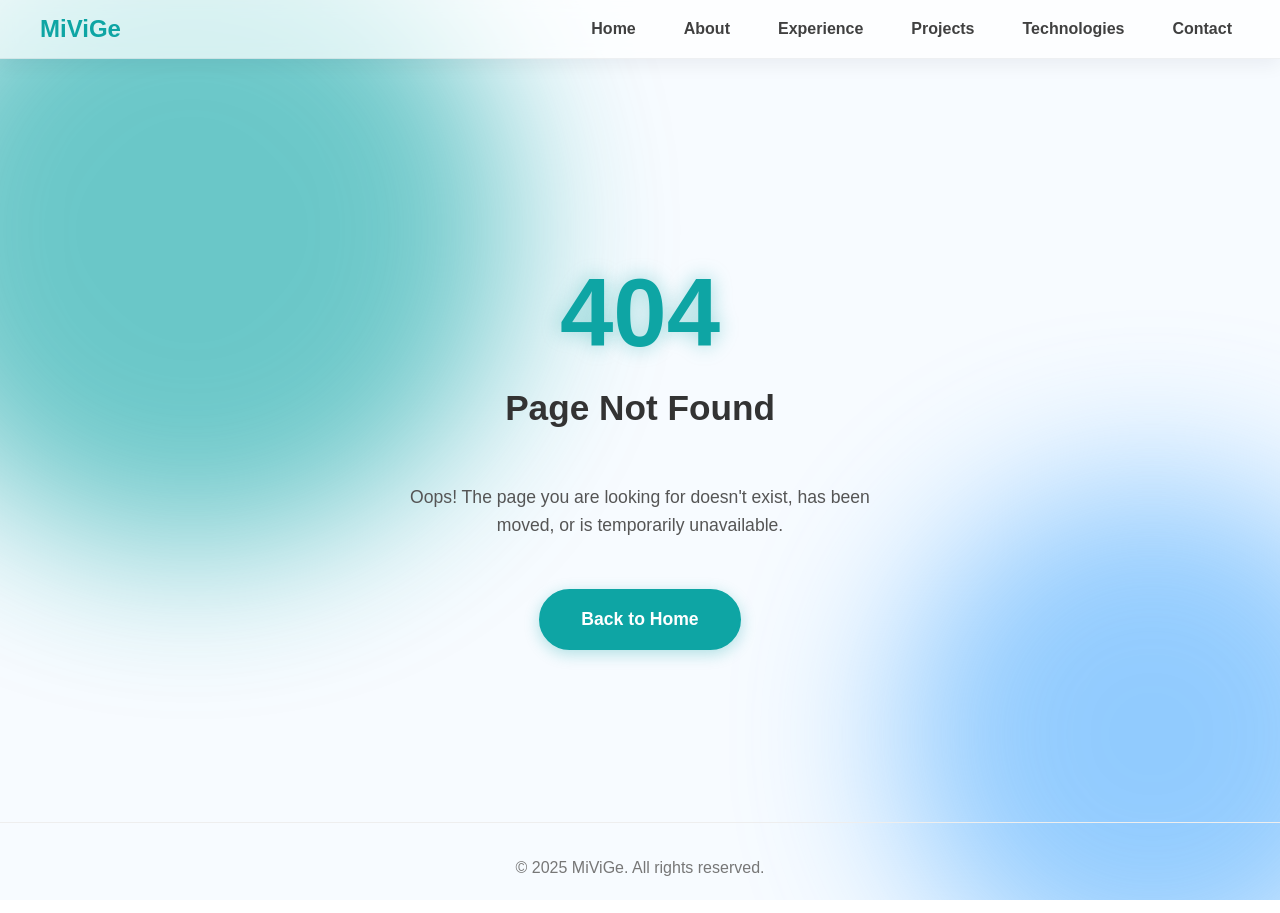
==== blog/index.html @ 0e1870e4 "add placeholder pages" ====
<!DOCTYPE html>
<html lang="en">
<head>
  <meta charset="UTF-8">
  <meta http-equiv="refresh" content="0; url=/404.html">
  <script>window.location.replace("/404.html");</script>
  <title>Redirecting...</title>
</head>
<body>
  <p>Redirecting to <a href="/404.html">Work in progress page</a>...</p>
</body>
</html>
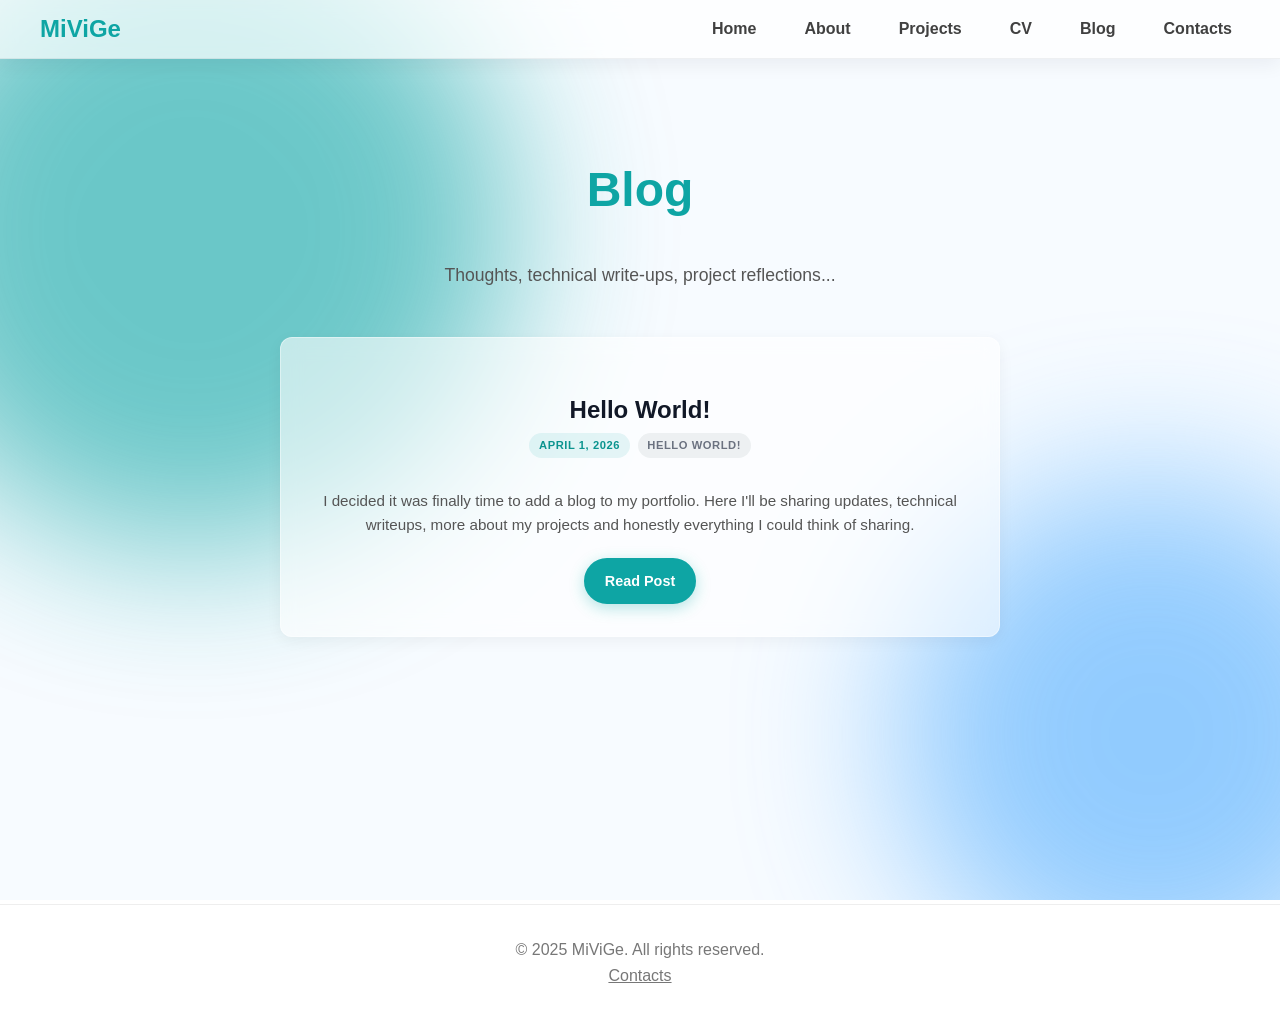
==== commit afc4f3e1: "create the blog page" ====
--- a/blog/index.html
+++ b/blog/index.html
@@ -2,11 +2,109 @@
 <html lang="en">
 <head>
   <meta charset="UTF-8">
-  <meta http-equiv="refresh" content="0; url=/404.html">
-  <script>window.location.replace("/404.html");</script>
-  <title>Redirecting...</title>
+  <meta name="viewport" content="width=device-width, initial-scale=1.0">
+  <meta name="description" content="Michele Gentile (MiViGe) - Blog">
+  <title>Blog | MiViGe</title>
+  <link rel="icon" type="image/x-icon" href="/assets/img/icons/favicon.ico">
+  
+  <link rel="stylesheet" href="/assets/css/style.css">
+  <link rel="stylesheet" href="/assets/css/layout.css">
+  <link rel="stylesheet" href="/assets/css/components.css">
+  <link rel="stylesheet" href="/assets/css/blog.css">
+  
+  <link href="https://unpkg.com/aos@2.3.1/dist/aos.css" rel="stylesheet">
 </head>
 <body>
-  <p>Redirecting to <a href="/404.html">Work in progress page</a>...</p>
+  <div class="background-animation">
+    <div class="orb orb-1"></div>
+    <div class="orb orb-2"></div>
+  </div>
+
+  <div id="header-placeholder"></div>
+
+  <main style="padding-top: 120px; min-height: 80vh;">
+    
+    <section id="blog-archive" data-aos="fade-up" style="padding-top: 0;">
+      <div class="blog-header">
+        <h1 style="font-size: 3rem; color: var(--primary);">Blog</h1>
+        <p style="font-size: 1.1rem; color: #555; max-width: 600px; margin: 0 auto;">
+          Thoughts, technical write-ups, project reflections...
+        </p>
+      </div>
+
+      <div class="blog-grid" id="blog-grid">
+        <!-- Javascript will inject posts here -->
+      </div>
+    </section>
+
+  </main>
+
+  <div id="footer-placeholder"></div>
+
+  <script src="/assets/js/main.js"></script>
+  <script src="https://unpkg.com/aos@2.3.1/dist/aos.js"></script>
+  <script>
+    AOS.init({
+      duration: 800,
+      once: true,
+    });
+
+    document.addEventListener("DOMContentLoaded", () => {
+      fetch('posts.json')
+        .then(response => response.json())
+        .then(posts => {
+          // Sort posts by date from most recent to last
+          posts.sort((a, b) => new Date(b.date) - new Date(a.date));
+          
+          const grid = document.getElementById('blog-grid');
+          
+          posts.forEach((post, index) => {
+            const isLatest = index === 0;
+            const hasBanner = !!post.banner;
+            const cardClass = `blog-card ${isLatest ? 'featured' : ''} ${!hasBanner ? 'no-image' : ''}`;
+            
+            // Format Date safely
+            const postDate = new Date(post.date).toLocaleDateString("en-US", { year: 'numeric', month: 'long', day: 'numeric' });
+
+            const tagsArray = post.tags || [];
+
+            // Construct Card Inner HTML structure
+            const cardHTML = `
+              <h3>${post.title}</h3>
+              <div class="blog-card-meta">
+                <span class="blog-date-pill">${postDate}</span>
+                ${tagsArray.slice(0, 2).map(tag => `<span class="blog-tag-pill">${tag}</span>`).join('')}
+              </div>
+              <p>${post.summary}</p>
+              <div class="blog-read-more">
+                <span class="cta-button small-btn">Read Post</span>
+              </div>
+            `;
+
+            const imageHTML = hasBanner ? `<img src="${post.banner}" alt="${post.title}" class="blog-card-image">` : '';
+
+            // Combine into the a tag
+            const a = document.createElement('a');
+            a.className = cardClass;
+            a.href = `post.html?id=${post.id}`;
+            a.dataset.aos = 'fade-up';
+            a.dataset.aosDelay = (index * 100).toString();
+            
+            a.innerHTML = `
+              ${imageHTML}
+              <div class="blog-card-content">
+                ${cardHTML}
+              </div>
+            `;
+
+            grid.appendChild(a);
+          });
+        })
+        .catch(err => {
+          console.error("Could not load blog posts:", err);
+          document.getElementById('blog-grid').innerHTML = '<p style="text-align:center;width:100%;grid-column:1/-1;">No posts found right now. Check back later!</p>';
+        });
+    });
+  </script>
 </body>
 </html>
--- a/assets/css/style.css
+++ b/assets/css/style.css
@@ -0,0 +1,64 @@
+/* Base styles */
+html { scroll-behavior: smooth; }
+
+/* Theme tokens (easy to tweak palette) */
+:root {
+  --bg-start: #eef6ff;
+  --bg-mid: #f7fbff;
+  --bg-end: #ffffff;
+  --primary: #0ea5a4; /* accent (teal) - change this to try other looks */
+  --primary-600: #0b948f;
+  --muted: #6b7280;
+  --nav-bg: rgba(255,255,255,0.72);
+  --nav-border: rgba(15, 23, 42, 0.06);
+}
+
+body {
+  margin: 0;
+  font-family: Arial, sans-serif;
+  line-height: 1.6;
+  color: #333;
+  background: linear-gradient(180deg, var(--bg-start) 0%, var(--bg-mid) 60%, var(--bg-end) 100%);
+  background-attachment: fixed;
+  background-size: cover;
+  transition: background 0.3s, color 0.3s;
+}
+
+/* Subtle light spots and texture overlay to give depth */
+body::before {
+  content: "";
+  position: fixed;
+  inset: 0;
+  pointer-events: none;
+  /* Layered soft highlights + very subtle repeating pattern */
+  background-image:
+    radial-gradient(circle at 10% 15%, rgba(255,255,255,0.6), rgba(255,255,255,0) 18%),
+    radial-gradient(circle at 90% 85%, rgba(255,255,255,0.35), rgba(255,255,255,0) 20%),
+    repeating-linear-gradient(45deg, rgba(0,0,0,0.02) 0 1px, rgba(0,0,0,0) 1px 10px);
+  mix-blend-mode: overlay;
+  opacity: 0.85;
+  z-index: -1; /* keep it behind the page content */
+}
+
+/* Respect users who prefer reduced motion or simpler visuals */
+@media (prefers-reduced-motion: reduce) {
+  body::before { opacity: 0.7; }
+}
+a { text-decoration: none; color: inherit; }
+
+/* Headings */
+h1 {
+  font-size: 2.5rem;
+  margin: 0.67em 0;
+  font-weight: bold;
+}
+
+h2 {
+  font-size: 2rem;
+  margin: 0.83em 0;
+}
+
+h3 {
+  font-size: 1.5rem;
+  margin: 1em 0;
+}
--- a/assets/css/layout.css
+++ b/assets/css/layout.css
@@ -0,0 +1,172 @@
+/* Sections */
+section { padding: 6rem 2rem 2rem; max-width: 800px; margin: 0 auto; }
+#home { padding-top: 8rem; text-align: center; }
+
+/* Navbar */
+.header {
+  position: fixed;
+  top: 0;
+  width: 100%;
+  /* modern glassy header that uses the theme token */
+  background: var(--nav-bg);
+  backdrop-filter: blur(8px) saturate(110%);
+  -webkit-backdrop-filter: blur(8px) saturate(110%);
+  border-bottom: 1px solid var(--nav-border);
+  box-shadow: 0 6px 18px rgba(12, 22, 45, 0.06);
+  z-index: 100;
+}
+
+.navbar {
+  display: flex;
+  justify-content: space-between;
+  align-items: center;
+  padding: 0 2rem;
+}
+
+.nav-container {
+  display: flex;
+  justify-content: space-between;
+  align-items: center;
+  width: 100%;
+  max-width: 1200px;
+  margin: 0 auto;
+}
+
+.nav-logo a {
+  font-size: 1.5rem;
+  font-weight: bold;
+  color: var(--primary);
+  text-decoration: none;
+}
+
+.nav-menu {
+  display: flex;
+  gap: 2rem;
+  margin: 0;
+  padding: 1rem 0;
+}
+
+.nav-item {
+  list-style: none;
+}
+
+.nav-link {
+  font-weight: bold;
+  color: rgba(0,0,0,0.75);
+  padding: 0.5rem;
+  transition: color 0.3s;
+  text-decoration: none;
+}
+
+.nav-link:hover {
+  color: var(--primary-600);
+}
+
+.nav-toggle {
+  display: none;
+  flex-direction: column;
+  cursor: pointer;
+}
+
+.bar {
+  width: 25px;
+  height: 3px;
+  background-color: var(--primary);
+  margin: 3px 0;
+  transition: 0.3s;
+}
+
+/* Mobile Navigation */
+@media screen and (max-width: 768px) {
+  .nav-menu {
+    position: fixed;
+    left: -100%;
+    top: 70px;
+    flex-direction: column;
+    background-color: rgba(255,255,255,0.95);
+    width: 100%;
+    text-align: center;
+    transition: 0.3s;
+    box-shadow: 0 10px 27px rgba(0,0,0,0.05);
+    padding: 2rem 0;
+  }
+
+  .nav-menu.active {
+    left: 0;
+  }
+
+  .nav-item {
+    margin: 1rem 0;
+  }
+
+  .nav-toggle {
+    display: flex;
+  }
+
+  .nav-toggle.is-active .bar:nth-child(2) {
+    opacity: 0;
+  }
+
+  .nav-toggle.is-active .bar:nth-child(1) {
+    transform: translateY(8px) rotate(45deg);
+  }
+
+  .nav-toggle.is-active .bar:nth-child(3) {
+    transform: translateY(-8px) rotate(-45deg);
+  }
+}
+
+/* Footer */
+footer {
+  text-align: center;
+  padding: 2rem 0;
+  border-top: 1px solid #eee;
+  margin-top: 4rem;
+  color: #777;
+  transition: border-color 0.3s;
+}
+
+/* Container for the background */
+.background-animation {
+  position: fixed;
+  top: 0;
+  left: 0;
+  width: 100vw;
+  height: 100vh;
+  z-index: -1; /* Keeps it behind everything */
+  overflow: hidden;
+  background: #f7fbff; /* Base color */
+}
+
+/* Common orb style */
+.orb {
+  position: absolute;
+  border-radius: 50%;
+  filter: blur(80px); /* This creates the soft "glow" effect */
+  opacity: 0.6;
+  animation: float 20s infinite ease-in-out alternate;
+}
+
+/* Orb 1: The Teal Accent */
+.orb-1 {
+  width: 50vw;
+  height: 50vw;
+  background: var(--primary); /* Uses your teal color */
+  top: -10%;
+  left: -10%;
+}
+
+/* Orb 2: A Complementary Blue */
+.orb-2 {
+  width: 40vw;
+  height: 40vw;
+  background: #4facfe;
+  bottom: -10%;
+  right: -10%;
+  animation-duration: 25s; /* Different speed for randomness */
+}
+
+@keyframes float {
+  0% { transform: translate(0, 0) rotate(0deg); }
+  100% { transform: translate(50px, 50px) rotate(20deg); }
+}
--- a/assets/css/components.css
+++ b/assets/css/components.css
@@ -0,0 +1,612 @@
+/* Projects */
+#projects .projects-grid {
+  display: grid;
+  grid-template-columns: repeat(auto-fit, minmax(200px, 1fr));
+  gap: 1.5rem;
+}
+
+.project-card {
+  border: 1px solid #ddd;
+  border-radius: 8px;
+  padding: 1rem;
+  background: #fff;
+  box-shadow: 0 2px 4px rgba(0, 0, 0, 0.05);
+  transition: background 0.3s, border-color 0.3s;
+}
+
+.project-card h3 {
+  margin-top: 0;
+}
+
+.project-card a {
+  color: #007bff;
+}
+
+/* Portfolio */
+#portfolio {
+  padding-top: 6rem;
+}
+
+#portfolio .portfolio-grid {
+  display: flex;
+  flex-direction: column;
+  gap: 2rem;
+}
+
+.portfolio-card {
+  display: flex;
+  flex-wrap: wrap;
+  background: #fff;
+  border: 1px solid #ddd;
+  border-radius: 8px;
+  overflow: hidden;
+  box-shadow: 0 2px 4px rgba(0, 0, 0, 0.05);
+  transition: border-color 0.3s;
+}
+
+.portfolio-img {
+  flex: 1 1 100%;
+  max-width: none;
+  width: 90%;
+  object-fit: cover;
+  object-position: center center;
+  display: block;
+  padding: 1.5rem;
+}
+
+.portfolio-content {
+  flex: 1 1 60%;
+  padding: 1.5rem;
+}
+
+.portfolio-content h3 {
+  margin-top: 0;
+}
+
+.portfolio-content a {
+  color: #007bff;
+}
+
+.project-card,
+.portfolio-card {
+  background: rgba(255, 255, 255, 0.7);
+  backdrop-filter: blur(10px);
+  -webkit-backdrop-filter: blur(10px);
+  border: 1px solid rgba(255, 255, 255, 0.5);
+  box-shadow: 0 4px 6px rgba(0, 0, 0, 0.05);
+  transition: all 0.3s cubic-bezier(0.25, 0.8, 0.25, 1);
+  /* Smooth 'snap' effect */
+  position: relative;
+  z-index: 1;
+}
+
+.project-card:hover,
+.portfolio-card:hover {
+  transform: translateY(-5px);
+  box-shadow: 0 15px 30px rgba(14, 165, 164, 0.15);
+  /* Soft teal shadow */
+  border-color: var(--primary);
+  /* Highlights the border in teal */
+  background: rgba(255, 255, 255, 0.85);
+  /* Becomes slightly less transparent */
+}
+
+.portfolio-card:hover .portfolio-img {
+  transform: scale(1.02);
+  transition: transform 0.4s ease;
+}
+
+/* About */
+#about .profile-pic {
+  float: left;
+  margin: 0 1.5rem 1rem 0;
+  width: 130px;
+  height: 130px;
+  border-radius: 50%;
+  object-fit: cover;
+  shape-outside: circle();
+  /* Helps text wrap nicely around the circle */
+  border: 3px solid rgba(255, 255, 255, 0.8);
+  /* Clean white rim */
+  box-shadow: 0 0 20px rgba(14, 165, 164, 0.5);
+  /* Teal Glow */
+  transition: transform 0.4s ease, box-shadow 0.4s ease;
+}
+
+/* Hover Interaction */
+#about .profile-pic:hover {
+  transform: scale(1.08);
+  box-shadow: 0 0 35px rgba(14, 165, 164, 0.8);
+  /* Glow gets intense */
+}
+
+/* Technologies & Skills Grid */
+.tech-grid {
+  display: flex;
+  flex-wrap: wrap;
+  gap: 1rem;
+  justify-content: center;
+  padding: 1rem 0;
+}
+
+.tech-badge {
+  display: inline-block;
+  padding: 0.6rem 1.2rem;
+  border-radius: 50px;
+
+  /* Glass Effect */
+  background: rgba(255, 255, 255, 0.4);
+  backdrop-filter: blur(5px);
+  -webkit-backdrop-filter: blur(5px);
+  border: 1px solid rgba(255, 255, 255, 0.3);
+
+  /* Typography & Layout */
+  font-weight: 500;
+  color: #374151;
+  font-size: 0.95rem;
+  letter-spacing: 0.02em;
+
+  cursor: default;
+  transition: all 0.3s cubic-bezier(0.34, 1.56, 0.64, 1);
+  box-shadow: 0 2px 5px rgba(0, 0, 0, 0.02);
+  animation: popIn 0.6s cubic-bezier(0.175, 0.885, 0.32, 1.275) backwards;
+}
+
+.tech-badge:hover {
+  background: rgba(255, 255, 255, 0.95);
+  transform: translateY(-4px) scale(1.05);
+  border-color: var(--primary);
+  color: var(--primary-600);
+  box-shadow: 0 8px 20px rgba(14, 165, 164, 0.25);
+}
+
+@keyframes popIn {
+  0% {
+    opacity: 0;
+    transform: scale(0.5) translateY(20px);
+  }
+
+  100% {
+    opacity: 1;
+    transform: scale(1) translateY(0);
+  }
+}
+
+/* Contact */
+#contact .contact-list {
+  list-style: none;
+  padding: 0;
+  /* Make the list centered and neat */
+  display: flex;
+  flex-direction: column;
+  gap: 1rem;
+  max-width: 700px;
+  margin: 1rem auto;
+}
+
+#contact .contact-list li {
+  /* 1. GLASS CONTAINER STYLE */
+  background: rgba(255, 255, 255, 0.6);
+  backdrop-filter: blur(8px);
+  -webkit-backdrop-filter: blur(8px);
+  border: 1px solid rgba(255, 255, 255, 0.4);
+  border-radius: 12px;
+
+  /* 2. SPACING & LAYOUT */
+  padding: 1rem 1.5rem;
+  font-size: 1.05rem;
+  color: #333;
+  display: flex;
+  justify-content: center;
+  align-items: center;
+  gap: 0.5rem;
+  flex-wrap: wrap;
+  position: relative;
+
+  /* 3. INTERACTION */
+  transition: all 0.3s ease;
+  cursor: default;
+
+  overflow-wrap: break-word;
+  /* Standard way to break long words */
+  word-wrap: break-word;
+  /* Legacy support */
+  hyphens: auto;
+  /* Adds hyphens if possible */
+}
+
+.copy-btn {
+  background: none;
+  border: none;
+  cursor: pointer;
+  color: var(--muted);
+  display: flex;
+  align-items: center;
+  justify-content: center;
+  padding: 4px;
+  margin-left: 4px;
+  border-radius: 6px;
+  transition: all 0.2s;
+}
+
+.copy-btn:hover {
+  background: rgba(14, 165, 164, 0.1);
+  color: var(--primary);
+  transform: scale(1.1);
+
+}
+
+#contact .contact-list li a {
+  color: var(--primary-600);
+  font-weight: bold;
+  text-decoration: none;
+  margin-left: 5px;
+}
+
+/* Hover Effect for the whole row */
+#contact .contact-list li:hover {
+  background: rgba(255, 255, 255, 0.95);
+  transform: translateX(10px);
+  /* Slides slightly to the right */
+  border-color: var(--primary);
+  box-shadow: 0 5px 15px rgba(14, 165, 164, 0.2);
+  /* Teal shadow */
+}
+
+@media screen and (max-width: 480px) {
+  #contact .contact-list li {
+    padding: 0.8rem 1rem;
+    font-size: 0.95rem;
+    display: flex;
+    flex-direction: column;
+    align-items: center;
+    text-align: center;
+    gap: 0.2rem;
+  }
+
+  #contact .contact-list li a {
+    margin-left: 0;
+  }
+}
+
+/* CTA Button */
+.cta-container {
+  margin-top: 2rem;
+}
+
+.cta-button {
+  display: inline-block;
+  padding: 0.9rem 2.5rem;
+  font-size: 1.1rem;
+  font-weight: bold;
+  text-decoration: none;
+  border-radius: 50px;
+
+  background: var(--primary);
+  color: #ffffff;
+  border: 2px solid var(--primary);
+
+  box-shadow: 0 4px 15px rgba(14, 165, 164, 0.3);
+  transition: all 0.3s ease;
+}
+
+.cta-button:hover {
+  background: transparent;
+  color: var(--primary);
+  box-shadow: 0 6px 20px rgba(14, 165, 164, 0.5);
+  transform: translateY(-3px);
+}
+
+.timeline {
+  display: flex;
+  flex-direction: column;
+  gap: 1.5rem;
+  /* Controls spacing between items */
+  max-width: 800px;
+  margin: 0 auto;
+  padding: 1rem 0;
+}
+
+.timeline::after,
+.timeline-item::after {
+  display: none !important;
+}
+
+.timeline-item {
+  background: transparent;
+  padding: 0;
+  width: 100%;
+}
+
+.timeline-content {
+  padding: 1.25rem 1.5rem;
+  background: linear-gradient(135deg, rgba(255, 255, 255, 0.7) 0%, rgba(255, 255, 255, 0.3) 100%);
+  backdrop-filter: blur(12px);
+  -webkit-backdrop-filter: blur(12px);
+  border-radius: 12px;
+  /* Smoother corner */
+  border: 1px solid rgba(255, 255, 255, 0.6);
+  border-left: 4px solid var(--primary);
+  /* A clean left accent replaces the external track */
+  box-shadow: 0 4px 15px rgba(0, 0, 0, 0.02);
+  transition: all 0.4s cubic-bezier(0.165, 0.84, 0.44, 1);
+  position: relative;
+  overflow: hidden;
+
+  /* CSS Grid to put Date on the Right of the Title */
+  display: grid;
+  grid-template-columns: 1fr auto;
+  align-items: start;
+}
+
+/* Subtle inner glow */
+.timeline-content::before {
+  content: "";
+  position: absolute;
+  top: 0;
+  left: 0;
+  width: 100%;
+  height: 100%;
+  background: linear-gradient(135deg, transparent, rgba(14, 165, 164, 0.05));
+  opacity: 0;
+  transition: opacity 0.4s ease;
+  pointer-events: none;
+}
+
+.timeline-content:hover {
+  transform: translateY(-3px);
+  border-left-width: 8px;
+  /* Accent bar grows smoothly */
+  box-shadow: 0 8px 20px rgba(14, 165, 164, 0.1);
+  background: linear-gradient(135deg, rgba(255, 255, 255, 0.85) 0%, rgba(255, 255, 255, 0.5) 100%);
+}
+
+.timeline-content:hover::before {
+  opacity: 1;
+}
+
+.timeline-date {
+  grid-column: 2;
+  grid-row: 1;
+  justify-self: end;
+  font-size: 0.8rem;
+  /* Scaled down */
+  color: var(--primary-600);
+  font-weight: 700;
+  margin-bottom: 0.8rem;
+  background: rgba(14, 165, 164, 0.1);
+  padding: 4px 12px;
+  border-radius: 20px;
+  letter-spacing: 0.05em;
+  text-transform: uppercase;
+}
+
+.timeline-content h3 {
+  grid-column: 1;
+  grid-row: 1;
+  margin: 0 0 0.5rem 0;
+  padding-right: 1.5rem;
+  /* Gap buffer so long titles don't touch the date pill */
+  font-size: 1.25rem;
+  /* Scaled down */
+  color: #111827;
+}
+
+.timeline-content>*:not(h3):not(.timeline-date) {
+  grid-column: 1 / -1;
+}
+
+.timeline-content h4 {
+  margin: 0 0 0.8rem 0;
+  color: #6b7280;
+  font-weight: 500;
+  font-size: 0.95rem;
+  /* Scaled down */
+}
+
+.timeline-content p,
+.timeline-content ul {
+  position: relative;
+  z-index: 1;
+  color: #374151;
+  font-size: 0.9rem;
+  /* Scaled down text */
+  margin-bottom: 0.5rem;
+}
+
+@media screen and (max-width: 768px) {
+  .timeline-content {
+    padding: 1rem 1.2rem;
+    grid-template-columns: 1fr;
+    /* Switch to single column on mobile */
+  }
+
+  .timeline-date {
+    grid-column: 1;
+    grid-row: 1;
+    justify-self: start;
+    /* Put date back on the left */
+    margin-bottom: 0.6rem;
+  }
+
+  .timeline-content h3 {
+    grid-column: 1;
+    grid-row: 2;
+    padding-right: 0;
+  }
+}
+
+/* ==========================================================================
+   Project Page Specific Styles
+   ========================================================================== */
+
+/* Featured Projects Showcase */
+.projects-showcase-grid {
+  display: flex;
+  flex-direction: column;
+  gap: 3rem;
+  max-width: 900px;
+  margin: 0 auto;
+}
+
+.showcase-card {
+  display: flex;
+  flex-direction: row;
+  background: rgba(255, 255, 255, 0.7);
+  backdrop-filter: blur(10px);
+  -webkit-backdrop-filter: blur(10px);
+  border: 1px solid rgba(255, 255, 255, 0.5);
+  border-radius: 16px;
+  overflow: hidden;
+  box-shadow: 0 4px 15px rgba(0, 0, 0, 0.05);
+  transition: all 0.4s cubic-bezier(0.165, 0.84, 0.44, 1);
+  min-height: 250px;
+}
+
+.showcase-card.rev {
+  flex-direction: row-reverse;
+}
+
+.showcase-card:hover {
+  transform: translateY(-5px);
+  box-shadow: 0 15px 30px rgba(14, 165, 164, 0.15);
+  border-color: var(--primary);
+  background: rgba(255, 255, 255, 0.85);
+}
+
+.showcase-img {
+  flex: 0 0 40%;
+  overflow: hidden;
+  position: relative;
+}
+
+.showcase-img img {
+  width: 100%;
+  height: 100%;
+  object-fit: cover;
+  transition: transform 0.5s ease;
+}
+
+.showcase-card:hover .showcase-img img,
+.showcase-card:hover .showcase-img div {
+  transform: scale(1.05);
+  transition: transform 0.5s ease;
+}
+
+.showcase-content {
+  flex: 1;
+  padding: 2rem;
+  display: flex;
+  flex-direction: column;
+  justify-content: center;
+}
+
+.showcase-content h3 {
+  margin-top: 0;
+  font-size: 1.5rem;
+  color: #111827;
+  margin-bottom: 0.5rem;
+}
+
+.showcase-content p {
+  color: #555;
+  line-height: 1.6;
+  margin-bottom: 1.5rem;
+  flex-grow: 1;
+}
+
+/* Tech Pills (for projects) */
+.tech-pills {
+  display: flex;
+  flex-wrap: wrap;
+  gap: 0.5rem;
+  margin-bottom: 1rem;
+}
+
+.tech-pills span {
+  font-size: 0.75rem;
+  font-weight: 600;
+  color: var(--primary-600);
+  background: rgba(14, 165, 164, 0.1);
+  padding: 0.25rem 0.75rem;
+  border-radius: 20px;
+  letter-spacing: 0.02em;
+}
+
+/* Action Buttons within Projects */
+.project-actions {
+  display: flex;
+  gap: 1rem;
+  align-items: center;
+}
+
+.project-actions a.small-btn {
+  padding: 0.6rem 1.2rem;
+  font-size: 0.9rem;
+}
+
+.project-actions a.outline {
+  background: transparent;
+  color: var(--primary);
+  border: 2px solid var(--primary);
+}
+
+.project-actions a.outline:hover {
+  background: var(--primary);
+  color: #fff;
+  box-shadow: 0 4px 15px rgba(14, 165, 164, 0.3);
+}
+
+/* Grid for smaller projects */
+.projects-grid.extra {
+  max-width: 1000px;
+  margin: 0 auto;
+  display: grid;
+  grid-template-columns: repeat(2, 1fr);
+  gap: 2rem;
+}
+
+.projects-grid.extra .project-card {
+  display: flex;
+  flex-direction: column;
+}
+
+.projects-grid.extra .project-card p {
+  flex-grow: 1;
+  color: #555;
+  font-size: 0.95rem;
+}
+
+.projects-grid.extra .project-actions {
+  margin-top: auto;
+  padding-top: 1rem;
+}
+
+.projects-grid.extra .project-actions a {
+  font-weight: 600;
+  text-decoration: none;
+  display: inline-flex;
+  align-items: center;
+  transition: color 0.2s, transform 0.2s;
+}
+
+.projects-grid.extra .project-actions a:hover {
+  color: var(--primary-600);
+  transform: translateX(3px);
+}
+
+/* Responsive */
+@media screen and (max-width: 768px) {
+  .showcase-card, .showcase-card.rev {
+    flex-direction: column;
+  }
+  
+  .showcase-img {
+    height: 200px;
+    flex: none;
+  }
+
+  .projects-grid.extra {
+    grid-template-columns: 1fr;
+  }
+}
--- a/assets/css/blog.css
+++ b/assets/css/blog.css
@@ -0,0 +1,314 @@
+/* assets/css/blog.css */
+
+.blog-header {
+  text-align: center;
+  margin-bottom: 3rem;
+}
+
+.blog-grid {
+  display: grid;
+  grid-template-columns: repeat(1, 1fr);
+  gap: 2rem;
+  max-width: 900px;
+  margin: 0 auto;
+  padding: 0 5%;
+}
+
+@media (min-width: 768px) {
+  .blog-grid {
+    grid-template-columns: repeat(2, 1fr);
+  }
+}
+
+@media (min-width: 1024px) {
+  .blog-grid {
+    grid-template-columns: repeat(3, 1fr);
+  }
+}
+
+.blog-card, .blog-card * {
+  box-sizing: border-box;
+}
+
+.blog-card {
+  background: rgba(255, 255, 255, 0.6);
+  backdrop-filter: blur(10px);
+  border: 1px solid rgba(255, 255, 255, 0.4);
+  border-radius: 12px;
+  overflow: hidden;
+  box-shadow: 0 4px 15px rgba(0, 0, 0, 0.05);
+  transition: transform 0.3s ease, box-shadow 0.3s ease;
+  display: flex;
+  flex-direction: column;
+  text-decoration: none;
+  color: inherit;
+  cursor: pointer;
+}
+
+.blog-card:hover {
+  transform: translateY(-5px);
+  box-shadow: 0 8px 25px rgba(0, 0, 0, 0.1);
+}
+
+.blog-card-image {
+  width: 100%;
+  height: 200px;
+  object-fit: cover;
+  border-bottom: 1px solid rgba(0, 0, 0, 0.05);
+}
+
+.blog-card-content {
+  padding: 1.5rem;
+  flex: 1;
+  display: flex;
+  flex-direction: column;
+}
+
+.blog-card-meta {
+  margin-bottom: 1rem;
+  display: flex;
+  flex-wrap: wrap;
+  align-items: center;
+  gap: 0.5rem;
+}
+
+.blog-date-pill {
+  background: rgba(14, 165, 164, 0.1);
+  padding: 0.2rem 0.6rem;
+  border-radius: 20px;
+  font-size: 0.7rem;
+  color: var(--primary-600);
+  font-weight: 700;
+  letter-spacing: 0.05em;
+  text-transform: uppercase;
+}
+
+.blog-tag-pill {
+  background: rgba(107, 114, 128, 0.1);
+  padding: 0.2rem 0.6rem;
+  border-radius: 20px;
+  font-size: 0.7rem;
+  color: var(--muted);
+  font-weight: 700;
+  letter-spacing: 0.05em;
+  text-transform: uppercase;
+}
+
+.blog-card h3 {
+  font-size: 1.3rem;
+  margin-bottom: 0.5rem;
+  color: #111827;
+  line-height: 1.3;
+}
+
+.blog-card p {
+  color: #555;
+  font-size: 0.95rem;
+  line-height: 1.6;
+  flex: 1;
+  margin-bottom: 1rem;
+}
+
+.blog-read-more {
+  margin-top: auto;
+}
+
+.blog-read-more .cta-button {
+  padding: 0.6rem 1.2rem;
+  font-size: 0.9rem;
+}
+
+/* Featured Post (Latest) */
+@media (min-width: 1024px) {
+  .blog-card.featured {
+    grid-column: span 3;
+    flex-direction: row;
+    min-height: 250px;
+  }
+  
+  .blog-card.featured .blog-card-image {
+    width: 40%;
+    height: auto;
+    min-height: 100%;
+    border-bottom: none;
+    border-right: 1px solid rgba(0, 0, 0, 0.05);
+  }
+
+  .blog-card.featured.no-image {
+    flex-direction: column;
+  }
+  
+  .blog-card.featured .blog-card-content {
+    width: 60%;
+    padding: 2rem;
+    justify-content: center;
+  }
+
+  .blog-card.featured.no-image .blog-card-content {
+    width: 100%;
+    align-items: center;
+    text-align: center;
+  }
+  
+  .blog-card.featured h3 {
+    font-size: 1.5rem;
+    margin-bottom: 0.5rem;
+  }
+  
+  .blog-card.featured p {
+    font-size: 0.95rem;
+  }
+}
+
+/* Default state for elements without image */
+.blog-card.no-image .blog-card-image {
+  display: none;
+}
+
+/* Fallback spacer if featured post has no image to maintain height */
+.blog-card.featured.no-image {
+  min-height: 300px;
+}
+
+/* Single Post View */
+.post-container {
+  max-width: 900px;
+  margin: 0 auto;
+  padding: 0 5%;
+  background: rgba(255, 255, 255, 0.8);
+  backdrop-filter: blur(10px);
+  border-radius: 12px;
+  padding: 3rem;
+  box-shadow: 0 4px 15px rgba(0, 0, 0, 0.05);
+  margin-bottom: 3rem;
+}
+
+.post-header {
+  margin-bottom: 2rem;
+  border-bottom: 1px solid rgba(0,0,0,0.1);
+  padding-bottom: 2rem;
+}
+
+.post-header h1 {
+  font-size: 2.5rem;
+  color: var(--primary);
+  margin-bottom: 1rem;
+  line-height: 1.2;
+}
+
+.post-meta {
+  color: var(--primary);
+  font-size: 0.95rem;
+  font-weight: 600;
+  display: flex;
+  gap: 1rem;
+  align-items: center;
+}
+
+.post-meta span {
+  display: inline-flex;
+  align-items: center;
+}
+
+.post-banner-wrapper {
+  margin-bottom: 2rem;
+}
+
+.post-banner-image {
+  width: 100%;
+  max-height: 400px;
+  object-fit: cover;
+  border-radius: 12px;
+  box-shadow: 0 4px 15px rgba(0,0,0,0.1);
+}
+
+.post-content {
+  line-height: 1.8;
+  color: #333;
+  font-size: 1.1rem;
+}
+
+.post-content h1, .post-content h2, .post-content h3, .post-content h4 {
+  color: #111827;
+  margin-top: 2rem;
+  margin-bottom: 1rem;
+  font-weight: 700;
+}
+
+.post-content h2 { font-size: 1.8rem; }
+.post-content h3 { font-size: 1.5rem; }
+
+.post-content p {
+  margin-bottom: 1.5rem;
+}
+
+.post-content a {
+  color: var(--primary);
+  text-decoration: underline;
+}
+.post-content a:hover {
+  color: var(--secondary);
+}
+
+.post-content ul, .post-content ol {
+  margin-bottom: 1.5rem;
+  padding-left: 2rem;
+}
+
+.post-content li {
+  margin-bottom: 0.5rem;
+}
+
+.post-content img {
+  max-width: 100%;
+  border-radius: 8px;
+  margin: 1.5rem 0;
+  box-shadow: 0 2px 10px rgba(0,0,0,0.05);
+}
+
+.post-content pre {
+  background: #282c34;
+  color: #abb2bf;
+  padding: 1.2rem;
+  border-radius: 8px;
+  overflow-x: auto;
+  margin-bottom: 1.5rem;
+  font-size: 0.95rem;
+  box-shadow: inset 0 0 10px rgba(0,0,0,0.5);
+}
+
+.post-content code {
+  font-family: 'Consolas', 'Monaco', monospace;
+}
+
+.post-content p code, .post-content li code {
+  background: #f4f4f4;
+  color: #e06c75;
+  padding: 0.2rem 0.4rem;
+  border-radius: 4px;
+  font-size: 0.9em;
+}
+
+.post-content blockquote {
+  border-left: 4px solid var(--primary);
+  margin: 0 0 1.5rem 0;
+  padding: 0.5rem 1rem;
+  background: rgba(181, 23, 158, 0.05);
+  color: #555;
+  font-style: italic;
+  border-radius: 0 8px 8px 0;
+}
+
+.back-to-blog {
+  display: inline-flex;
+  align-items: center;
+  margin-bottom: 2rem;
+  color: #555;
+  text-decoration: none;
+  font-weight: 600;
+  transition: color 0.2s;
+}
+
+.back-to-blog:hover {
+  color: var(--primary);
+}
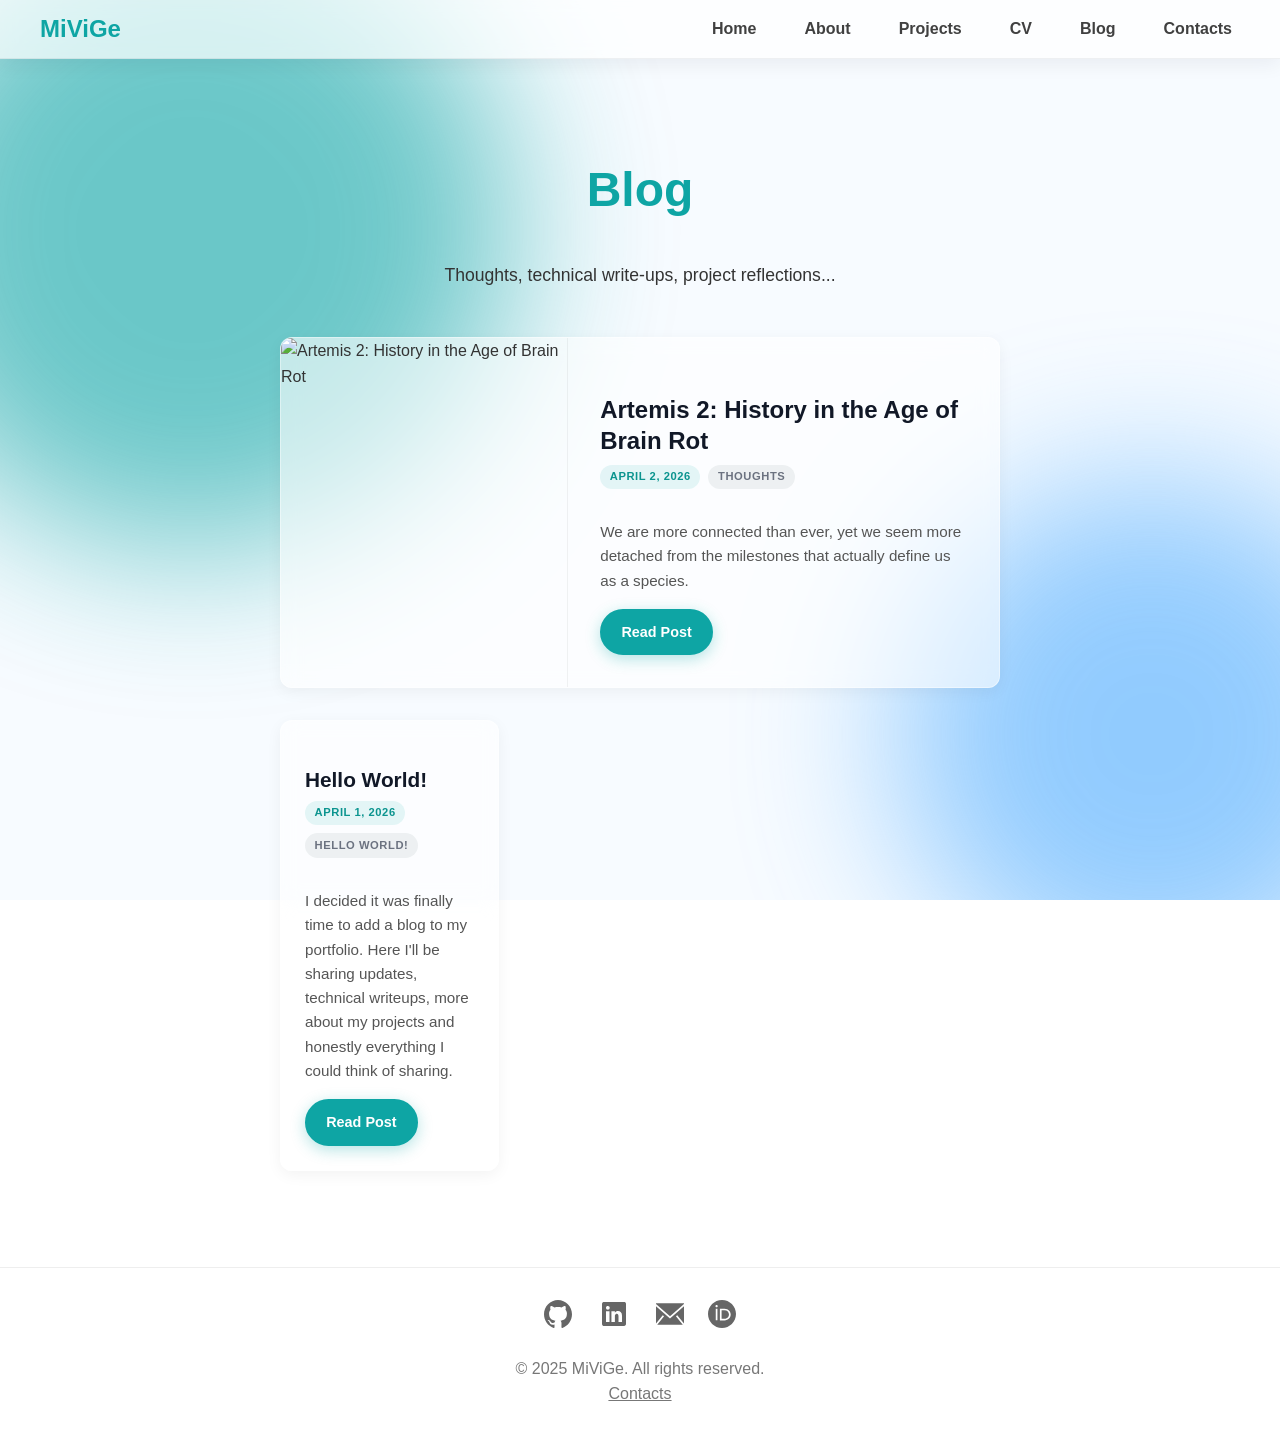
==== commit c4ee0056: "feat: add dark mode, add metadata to all pages, remake landing page" ====
--- a/blog/index.html
+++ b/blog/index.html
@@ -3,10 +3,31 @@
 <head>
   <meta charset="UTF-8">
   <meta name="viewport" content="width=device-width, initial-scale=1.0">
-  <meta name="description" content="Michele Gentile (MiViGe) - Blog">
+  <meta name="description" content="Blog of Michele Gentile (MiViGe) - thoughts, technical write-ups and project reflections.">
   <title>Blog | MiViGe</title>
+
+  <!-- Open Graph / Twitter Card -->
+  <meta property="og:type" content="website">
+  <meta property="og:title" content="Blog | MiViGe">
+  <meta property="og:description" content="Thoughts, technical write-ups and project reflections.">
+  <meta property="og:url" content="https://mivige.github.io/blog/index.html">
+  <meta property="og:image" content="https://mivige.github.io/assets/img/profile.jpg">
+  <meta name="twitter:card" content="summary">
+  <meta name="twitter:title" content="Blog | MiViGe">
+  <meta name="twitter:description" content="Thoughts, technical write-ups and project reflections.">
+  <meta name="twitter:image" content="https://mivige.github.io/assets/img/profile.jpg">
+
+  <script>
+    // Apply the saved (or system) theme before CSS loads to avoid a flash
+    (function () {
+      var theme = localStorage.getItem('theme')
+        || (window.matchMedia('(prefers-color-scheme: dark)').matches ? 'dark' : 'light');
+      document.documentElement.setAttribute('data-theme', theme);
+    })();
+  </script>
+
   <link rel="icon" type="image/x-icon" href="/assets/img/icons/favicon.ico">
-  
+
   <link rel="stylesheet" href="/assets/css/style.css">
   <link rel="stylesheet" href="/assets/css/layout.css">
   <link rel="stylesheet" href="/assets/css/components.css">
@@ -21,13 +42,23 @@
   </div>
 
   <div id="header-placeholder"></div>
+  <noscript>
+    <nav style="text-align: center; padding: 1.5rem 1rem 0;">
+      <a href="/index.html">Home</a> &middot;
+      <a href="/about.html">About</a> &middot;
+      <a href="/project.html">Projects</a> &middot;
+      <a href="/cv.html">CV</a> &middot;
+      <a href="/blog/index.html">Blog</a> &middot;
+      <a href="/contact.html">Contacts</a>
+    </nav>
+  </noscript>
 
   <main style="padding-top: 120px; min-height: 80vh;">
     
     <section id="blog-archive" data-aos="fade-up" style="padding-top: 0;">
       <div class="blog-header">
         <h1 style="font-size: 3rem; color: var(--primary);">Blog</h1>
-        <p style="font-size: 1.1rem; color: #555; max-width: 600px; margin: 0 auto;">
+        <p style="font-size: 1.1rem; color: var(--text-soft); max-width: 600px; margin: 0 auto;">
           Thoughts, technical write-ups, project reflections...
         </p>
       </div>
@@ -106,5 +137,8 @@
         });
     });
   </script>
+  <!-- Cloudflare Web Analytics -->
+  <script defer src='https://static.cloudflareinsights.com/beacon.min.js'
+    data-cf-beacon='{"token": "1e469c717a004f1fa8ff47b44364a917"}'></script>
 </body>
 </html>
--- a/assets/css/layout.css
+++ b/assets/css/layout.css
@@ -1,6 +1,6 @@
 /* Sections */
-section { padding: 6rem 2rem 2rem; max-width: 800px; margin: 0 auto; }
-#home { padding-top: 8rem; text-align: center; }
+section { padding: 2rem 2rem 2rem; max-width: 800px; margin: 0 auto; }
+#home { padding-top: 10rem; text-align: center; }
 
 /* Navbar */
 .header {
@@ -69,11 +69,12 @@
 }
 
 .bar {
+  display: block;
   width: 25px;
   height: 3px;
   background-color: var(--primary);
-  margin: 3px 0;
-  transition: 0.3s;
+  margin: 3px auto;
+  transition: all 0.3s ease-in-out;
 }
 
 /* Mobile Navigation */
@@ -81,14 +82,17 @@
   .nav-menu {
     position: fixed;
     left: -100%;
-    top: 70px;
+    top: 0;
     flex-direction: column;
+    justify-content: center;
     background-color: rgba(255,255,255,0.95);
     width: 100%;
+    height: 100vh;
     text-align: center;
     transition: 0.3s;
     box-shadow: 0 10px 27px rgba(0,0,0,0.05);
-    padding: 2rem 0;
+    padding: 6rem 0;
+    z-index: -1;
   }
 
   .nav-menu.active {
@@ -108,11 +112,11 @@
   }
 
   .nav-toggle.is-active .bar:nth-child(1) {
-    transform: translateY(8px) rotate(45deg);
+    transform: translateY(8.5px) rotate(45deg);
   }
 
   .nav-toggle.is-active .bar:nth-child(3) {
-    transform: translateY(-8px) rotate(-45deg);
+    transform: translateY(-8.5px) rotate(-45deg);
   }
 }
 
@@ -124,6 +128,25 @@
   margin-top: 4rem;
   color: #777;
   transition: border-color 0.3s;
+}
+
+.footer-socials {
+  display: flex;
+  justify-content: center;
+  gap: 1.5rem;
+  margin-bottom: 1rem;
+}
+
+.social-icon {
+  width: 28px;
+  height: 28px;
+  opacity: 0.6;
+  transition: opacity 0.3s, transform 0.3s;
+}
+
+.footer-socials a:hover .social-icon {
+  opacity: 1;
+  transform: translateY(-3px) scale(1.1);
 }
 
 /* Container for the background */
